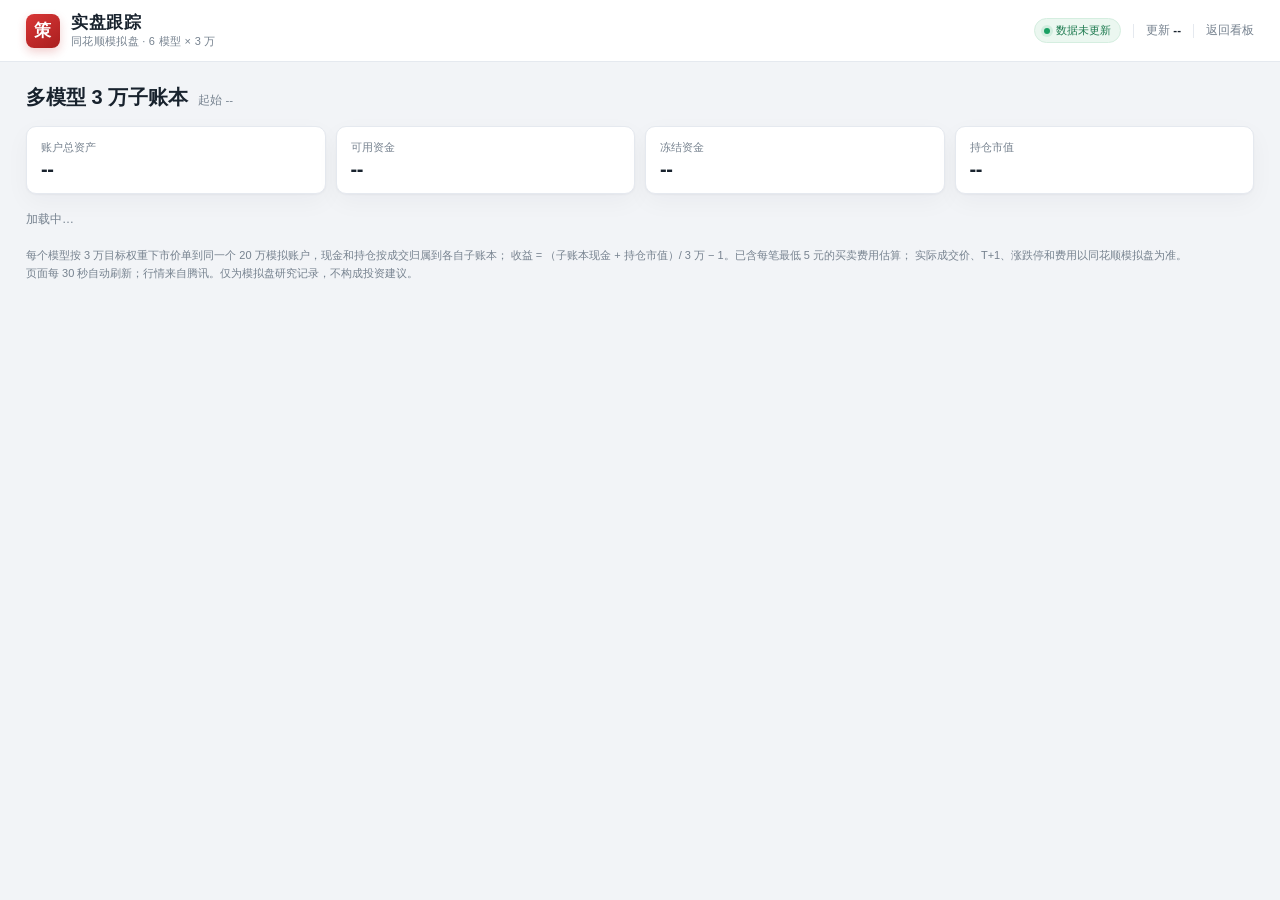
==== web/live.html @ c15a8d3e "Add live 3万 sub-ledger tracking and Tencent live page - live.py: attribute 同花顺 deals to per-model 3万" ====
<!DOCTYPE html>
<html lang="zh-CN">
<head>
<meta charset="utf-8">
<meta name="viewport" content="width=device-width, initial-scale=1">
<meta name="robots" content="noindex, nofollow">
<title>实盘跟踪 · 多模型 3 万</title>
<link rel="icon" href="data:image/svg+xml,%3Csvg xmlns='http://www.w3.org/2000/svg' viewBox='0 0 32 32'%3E%3Crect width='32' height='32' rx='7' fill='%23c62828'/%3E%3Ctext x='16' y='22' font-size='18' text-anchor='middle' fill='white' font-family='PingFang SC,sans-serif'%3E%E7%AD%96%3C/text%3E%3C/svg%3E">
<link rel="stylesheet" href="./assets/styles.css">
<style>
  .live-wrap { max-width: 1280px; margin: 0 auto; padding: 20px 26px 48px; }
  .live-title { display: flex; align-items: baseline; gap: 10px; flex-wrap: wrap; margin-bottom: 14px; }
  .live-title h2 { font-size: 20px; }
  .live-title .sub { color: var(--muted); font-size: 11.5px; }
  .acct-strip { display: grid; grid-template-columns: repeat(4, 1fr); gap: 10px; margin-bottom: 16px; }
  .acct-strip .card { padding: 12px 14px; }
  .acct-strip .kpi-label { font-size: 11px; color: var(--muted); }
  .acct-strip .kpi-value { font-size: 20px; font-weight: 700; margin-top: 2px; font-variant-numeric: tabular-nums; }
  .model-grid { display: grid; grid-template-columns: repeat(3, 1fr); gap: 14px; }
  .model-card { background: var(--card); border: 1px solid var(--line); border-radius: var(--radius); box-shadow: var(--shadow); padding: 14px 16px; display: flex; flex-direction: column; gap: 10px; }
  .model-head { display: flex; align-items: center; justify-content: space-between; gap: 8px; }
  .model-name { font-weight: 700; font-size: 14px; }
  .model-family { font-size: 10px; color: var(--muted); border: 1px solid var(--line); border-radius: 99px; padding: 1px 7px; }
  .model-main { display: flex; align-items: flex-end; justify-content: space-between; }
  .model-equity { font-size: 22px; font-weight: 700; font-variant-numeric: tabular-nums; }
  .model-ret { font-size: 18px; font-weight: 700; font-variant-numeric: tabular-nums; }
  .model-sub { color: var(--muted); font-size: 11px; display: flex; gap: 12px; flex-wrap: wrap; }
  .model-positions { border-top: 1px dashed var(--line); padding-top: 8px; }
  .pos-row { display: flex; justify-content: space-between; gap: 8px; font-size: 11.5px; color: var(--muted); padding: 2px 0; }
  .pos-row b { color: var(--ink); font-weight: 600; font-variant-numeric: tabular-nums; }
  .live-foot { margin-top: 18px; color: var(--muted); font-size: 11px; line-height: 1.7; }
  .empty-tip { color: var(--muted); font-size: 12px; }
  @media (max-width: 980px) { .model-grid { grid-template-columns: repeat(2, 1fr); } }
  @media (max-width: 640px) {
    .live-wrap { padding: 14px; }
    .acct-strip { grid-template-columns: repeat(2, 1fr); }
    .model-grid { grid-template-columns: 1fr; }
  }
</style>
</head>
<body>
<header class="topbar">
  <div class="brand">
    <span class="brand-mark">策</span>
    <div class="brand-text">
      <h1>实盘跟踪</h1>
      <p>同花顺模拟盘 · 6 模型 × 3 万</p>
    </div>
  </div>
  <div class="top-meta">
    <span class="status-chip"><i></i><span id="status-label">运行中</span></span>
    <span class="top-sep"></span>
    <span>更新 <b id="updated-at">--</b></span>
    <span class="top-sep"></span>
    <a href="./" style="color:var(--muted);text-decoration:none">返回看板</a>
  </div>
</header>

<main class="live-wrap">
  <div class="live-title">
    <h2>多模型 3 万子账本</h2>
    <span class="sub" id="started-at">起始 --</span>
  </div>

  <section class="acct-strip">
    <div class="card"><div class="kpi-label">账户总资产</div><div class="kpi-value" id="acct-total">--</div></div>
    <div class="card"><div class="kpi-label">可用资金</div><div class="kpi-value" id="acct-cash">--</div></div>
    <div class="card"><div class="kpi-label">冻结资金</div><div class="kpi-value" id="acct-frozen">--</div></div>
    <div class="card"><div class="kpi-label">持仓市值</div><div class="kpi-value" id="acct-mv">--</div></div>
  </section>

  <section class="model-grid" id="models">
    <div class="empty-tip">加载中…</div>
  </section>

  <p class="live-foot">
    每个模型按 3 万目标权重下市价单到同一个 20 万模拟账户，现金和持仓按成交归属到各自子账本；
    收益 = （子账本现金 + 持仓市值）/ 3 万 − 1。已含每笔最低 5 元的买卖费用估算；
    实际成交价、T+1、涨跌停和费用以同花顺模拟盘为准。<br>
    页面每 30 秒自动刷新；行情来自腾讯。仅为模拟盘研究记录，不构成投资建议。
  </p>
</main>

<script>
const fmt = (n) => Number(n).toLocaleString('zh-CN', { minimumFractionDigits: 2, maximumFractionDigits: 2 });
const fmtPct = (n) => (n >= 0 ? '+' : '') + Number(n).toFixed(2) + '%';
const cls = (n) => n > 0 ? 'up' : n < 0 ? 'down' : 'flat';

function render(data) {
  document.getElementById('updated-at').textContent = data.updated_at || '--';
  document.getElementById('started-at').textContent = '起始 ' + (data.started_at || '--') + ' · 每模型 ' + fmt(data.capital / 10000) + ' 万';
  const acct = data.account || {};
  document.getElementById('acct-total').textContent = fmt(acct.total || 0);
  document.getElementById('acct-cash').textContent = fmt(acct.cash || 0);
  document.getElementById('acct-frozen').textContent = fmt(acct.frozen || 0);
  document.getElementById('acct-mv').textContent = fmt(acct.market_value || 0);
  const root = document.getElementById('models');
  root.innerHTML = '';
  (data.models || []).forEach((m) => {
    const card = document.createElement('article');
    card.className = 'model-card';
    const positions = (m.positions || []).slice(0, 6).map((p) =>
      `<div class="pos-row"><span>${p.symbol} ${p.name}</span><span>${p.shares} 股 · <b>${fmt(p.value)}</b></span></div>`
    ).join('');
    const more = (m.positions || []).length > 6 ? `<div class="pos-row"><span>…</span><span>共 ${m.positions.length} 只</span></div>` : '';
    card.innerHTML = `
      <div class="model-head">
        <span class="model-name">${m.name}</span>
        <span class="model-family">${m.family || ''}</span>
      </div>
      <div class="model-main">
        <div>
          <div class="model-equity">${fmt(m.equity)}</div>
          <div class="model-sub"><span>现金 ${fmt(m.cash)}</span><span>市值 ${fmt(m.market_value)}</span></div>
        </div>
        <div class="model-ret ${cls(m.ret_pct)}">${fmtPct(m.ret_pct)}</div>
      </div>
      <div class="model-positions">
        ${positions || '<div class="pos-row"><span>暂无持仓（现金）</span><span></span></div>'}
        ${more}
      </div>`;
    root.appendChild(card);
  });
  if (!(data.models || []).length) root.innerHTML = '<div class="empty-tip">暂无数据</div>';
}

async function refresh() {
  try {
    const res = await fetch('./live.json?t=' + Date.now(), { cache: 'no-store' });
    if (!res.ok) throw new Error('HTTP ' + res.status);
    render(await res.json());
    document.getElementById('status-label').textContent = '运行中';
  } catch (err) {
    document.getElementById('status-label').textContent = '数据未更新';
  }
}
refresh();
setInterval(refresh, 30000);
</script>
</body>
</html>
---- web/assets/styles.css ----
:root {
  --bg: #f2f4f7;
  --card: #ffffff;
  --ink: #18222d;
  --muted: #76828f;
  --line: #e5e9ef;
  --line-soft: #eef1f5;
  --up: #d92b2b;
  --down: #0a9b5a;
  --accent: #c62828;
  --navy: #16283f;
  --gold: #b8860b;
  --shadow: 0 1px 2px rgba(20, 35, 55, .04), 0 8px 24px rgba(20, 35, 55, .04);
  --radius: 10px;
}
* { box-sizing: border-box; }
html { background: var(--bg); }
body {
  margin: 0;
  color: var(--ink);
  background: var(--bg);
  font-family: -apple-system, BlinkMacSystemFont, "PingFang SC", "Hiragino Sans GB", "Microsoft YaHei", "Segoe UI", sans-serif;
  font-size: 13px;
  line-height: 1.5;
  -webkit-font-smoothing: antialiased;
}
h1, h2, p { margin: 0; }
button { font: inherit; color: inherit; }
.num { text-align: right; font-variant-numeric: tabular-nums; }
.up { color: var(--up); }
.down { color: var(--down); }
.flat { color: var(--muted); }
.pos { color: var(--up); }
.neg { color: var(--down); }

/* top bar */
.topbar {
  height: 62px;
  padding: 0 26px;
  background: #fff;
  border-bottom: 1px solid var(--line);
  display: flex;
  align-items: center;
  justify-content: space-between;
  position: sticky;
  top: 0;
  z-index: 30;
}
.brand { display: flex; align-items: center; gap: 11px; }
.brand-mark {
  width: 34px; height: 34px; border-radius: 8px;
  background: linear-gradient(145deg, #d93636, #a91f1f);
  color: #fff; font-weight: 700; font-size: 17px;
  display: flex; align-items: center; justify-content: center;
  letter-spacing: 1px;
  box-shadow: 0 4px 10px rgba(198, 40, 40, .22);
}
.brand-text h1 { font-size: 17px; font-weight: 700; letter-spacing: .5px; line-height: 1.25; }
.brand-text p { font-size: 11px; color: var(--muted); letter-spacing: .3px; }
.top-meta { display: flex; align-items: center; gap: 12px; color: var(--muted); font-size: 11.5px; }
.top-meta b { color: var(--ink); font-weight: 600; font-variant-numeric: tabular-nums; }
.top-sep { width: 1px; height: 14px; background: var(--line); }
.status-chip { display: inline-flex; align-items: center; gap: 6px; color: #1d7a4f; background: #ebf7f0; border: 1px solid #d5eee0; padding: 3px 9px; border-radius: 99px; font-size: 11px; }
.status-chip i { width: 6px; height: 6px; border-radius: 50%; background: #19a063; box-shadow: 0 0 0 3px rgba(25,160,99,.12); }
.live-link { color: var(--accent); font-weight: 600; text-decoration: none; }
.live-link:hover { text-decoration: underline; }

/* family switch */
.familybar {
  display: flex; align-items: center; gap: 14px;
  padding: 8px 26px;
  background: #fff; border-bottom: 1px solid var(--line);
  position: sticky; top: 62px; z-index: 29;
}
.family-tabs { display: inline-flex; background: #f4f6f9; border: 1px solid var(--line); border-radius: 7px; padding: 2px; flex: 0 0 auto; }
.family-tab { border: 0; background: transparent; padding: 5px 12px; border-radius: 5px; font-size: 12px; color: var(--muted); cursor: pointer; white-space: nowrap; }
.family-tab.active { background: #fff; color: var(--ink); font-weight: 700; box-shadow: 0 1px 2px rgba(20,35,55,.12); }
.family-tab:hover:not(.active) { color: var(--ink); }
.family-note { font-size: 10.5px; color: var(--muted); margin-left: auto; text-align: right; line-height: 1.5; }
.family-note b { color: #5b6774; font-weight: 600; }

/* ticker */
.ticker {
  display: flex; gap: 0; overflow-x: auto;
  background: #fff;
  border-bottom: 1px solid var(--line);
  padding: 0 26px;
  scrollbar-width: none;
}
.ticker::-webkit-scrollbar { display: none; }
.tick {
  min-width: 220px; flex: 1 0 auto;
  padding: 9px 18px 9px 0;
  display: flex; align-items: center; gap: 12px;
  border-right: 1px solid var(--line-soft);
}
.tick + .tick { padding-left: 18px; }
.tick:last-child { border-right: 0; }
.tick-name { font-size: 12px; color: var(--muted); min-width: 58px; }
.tick-val { font-size: 15px; font-weight: 700; font-variant-numeric: tabular-nums; }
.tick-chg { font-size: 11.5px; font-weight: 600; font-variant-numeric: tabular-nums; }
.tick-spark { margin-left: auto; width: 64px; height: 24px; }

main { max-width: 1440px; margin: 0 auto; padding: 18px 26px 34px; }

/* KPI */
.family-compare { margin-bottom: 14px; padding: 15px 18px; }
.compare-table { width: 100%; border-collapse: collapse; font-size: 12.5px; margin-top: 8px; }
.compare-table th { text-align: left; color: var(--muted); font-weight: 500; font-size: 11px; padding: 6px 8px; border-bottom: 1px solid var(--line); }
.compare-table td { padding: 8px; border-bottom: 1px solid var(--line-soft); }
.compare-table tr:last-child td { border-bottom: 0; }
.compare-table th.num, .compare-table td.num { text-align: right; }

@media (max-width: 720px) {
  .family-compare { padding: 12px; overflow-x: auto; }
  .compare-table { min-width: 520px; }
}

.kpis { display: grid; grid-template-columns: repeat(5, minmax(0, 1fr)); gap: 12px; margin-bottom: 14px; }
.kpi {
  background: var(--card); border: 1px solid var(--line); border-radius: var(--radius);
  padding: 14px 16px; box-shadow: var(--shadow);
  min-width: 0;
}
.kpi-label { color: var(--muted); font-size: 11.5px; display: flex; align-items: center; justify-content: space-between; gap: 8px; }
.kpi-label .tag { font-size: 10px; padding: 1px 6px; border-radius: 4px; background: #f3f5f8; color: #7f8b98; }
.kpi-value { font-size: 24px; font-weight: 700; letter-spacing: -.3px; margin-top: 7px; font-variant-numeric: tabular-nums; line-height: 1.15; }
.kpi-value small { font-size: 12px; font-weight: 500; margin-left: 4px; color: var(--muted); }
.kpi-sub { margin-top: 5px; font-size: 11.5px; color: var(--muted); display: flex; align-items: center; gap: 6px; }
.kpi-sub b { font-weight: 600; }

/* cards */
.card {
  background: var(--card); border: 1px solid var(--line); border-radius: var(--radius);
  box-shadow: var(--shadow); padding: 16px 18px;
  min-width: 0;
}
.card-head { display: flex; align-items: flex-start; justify-content: space-between; gap: 12px; margin-bottom: 8px; flex-wrap: wrap; }
.card-head h2 { font-size: 15px; font-weight: 700; letter-spacing: .2px; }
.card-head p { font-size: 11.5px; color: var(--muted); margin-top: 2px; }
.pill { font-size: 10.5px; color: #1f6feb; background: #eef4ff; border: 1px solid #dbe7ff; border-radius: 5px; padding: 2px 7px; white-space: nowrap; }
.pill.neutral { color: #6c7885; background: #f5f7f9; border-color: #e5e9ef; }

.grid-main { display: grid; grid-template-columns: minmax(0, 1fr) 360px; gap: 14px; margin-bottom: 14px; }
.grid-2 { display: grid; grid-template-columns: minmax(0, 1fr) minmax(0, 1fr); gap: 14px; margin-bottom: 14px; }

/* chart */
.chart-card { min-height: 440px; }
.controls { display: flex; gap: 8px; align-items: center; flex-wrap: wrap; justify-content: flex-end; }
.seg { display: inline-flex; background: #f4f6f9; border: 1px solid var(--line); border-radius: 6px; padding: 2px; }
.seg button {
  border: 0; background: transparent; padding: 4px 9px; border-radius: 4px;
  font-size: 11.5px; color: var(--muted); cursor: pointer; white-space: nowrap;
}
.seg button.active { background: #fff; color: var(--ink); box-shadow: 0 1px 2px rgba(20,35,55,.12); font-weight: 600; }
.seg button:hover:not(.active) { color: var(--ink); }
.legend { display: flex; flex-wrap: wrap; gap: 6px 14px; padding: 2px 0 6px; }
.legend-item { display: inline-flex; align-items: center; gap: 6px; font-size: 11.5px; color: #4f5b68; cursor: pointer; user-select: none; }
.legend-item i { width: 9px; height: 3px; border-radius: 2px; display: inline-block; }
.legend-item.off { opacity: .32; }
.legend-item.benchmark i { background: #aab4bf; height: 2px; }
.chart { width: 100%; height: 350px; }
.chart.compact { height: 300px; }
.chart.donut { height: 210px; }

/* ranking */
.ranking-card { display: flex; flex-direction: column; }
.ranking { overflow-y: auto; max-height: 386px; margin: 2px -8px 0 0; padding-right: 4px; scrollbar-width: thin; }
.rank-row {
  display: grid; grid-template-columns: 20px minmax(0,1fr) 74px 62px;
  gap: 8px; align-items: center; padding: 8px 8px;
  border-bottom: 1px solid var(--line-soft); cursor: pointer; border-radius: 6px;
}
.rank-row:hover { background: #f8fafc; }
.rank-row.active { background: #fdf3f3; }
.rank-no { font-size: 11px; color: #a4aeba; font-weight: 700; text-align: center; }
.rank-row:nth-child(-n+3) .rank-no { color: var(--accent); }
.rank-name { min-width: 0; }
.rank-name b { display: block; font-size: 12px; font-weight: 600; white-space: nowrap; overflow: hidden; text-overflow: ellipsis; }
.rank-name span { font-size: 10.5px; color: var(--muted); }
.rank-ret { text-align: right; font-weight: 700; font-size: 13px; font-variant-numeric: tabular-nums; }
.rank-today { text-align: right; font-size: 10.5px; font-variant-numeric: tabular-nums; }

/* model table */
.model-table { display: flex; flex-direction: column; }
.model-row {
  display: grid; grid-template-columns: minmax(150px, 1.4fr) 86px 92px 84px 72px 70px;
  gap: 8px; align-items: center; padding: 10px 6px;
  border-bottom: 1px solid var(--line-soft); font-size: 12px;
}
.model-row.head { padding-top: 4px; padding-bottom: 6px; color: var(--muted); font-size: 10.5px; border-bottom: 1px solid var(--line); }
.model-name { display: flex; align-items: center; gap: 8px; min-width: 0; }
.model-name b { font-weight: 600; white-space: nowrap; overflow: hidden; text-overflow: ellipsis; }
.model-name small { display: block; color: var(--muted); font-size: 10px; font-weight: 400; }
.model-dot { width: 8px; height: 8px; border-radius: 50%; flex: 0 0 auto; box-shadow: 0 0 0 3px rgba(0,0,0,.04); }
.model-row .num { font-variant-numeric: tabular-nums; white-space: nowrap; }
.mini-bar { height: 5px; background: #eef1f5; border-radius: 3px; overflow: hidden; }
.mini-bar i { display: block; height: 100%; background: var(--accent); border-radius: 3px; }

/* decisions */
.decisions { display: flex; flex-direction: column; gap: 8px; max-height: 360px; overflow-y: auto; padding-right: 4px; }
.decision-card { border: 1px solid var(--line-soft); border-radius: 8px; padding: 9px 11px; background: #fcfdff; }
.decision-top { display: flex; align-items: center; gap: 7px; margin-bottom: 5px; }
.decision-top b { font-size: 11.5px; font-weight: 600; }
.decision-top .conf { margin-left: auto; font-size: 10px; color: var(--muted); }
.decision-view { font-size: 11.5px; color: #4b5866; line-height: 1.55; display: -webkit-box; -webkit-line-clamp: 2; -webkit-box-orient: vertical; overflow: hidden; }
.chips { display: flex; flex-wrap: wrap; gap: 4px; margin-top: 6px; }
.chip { font-size: 10px; background: #fff; border: 1px solid var(--line); color: #5b6774; border-radius: 4px; padding: 1px 5px; font-variant-numeric: tabular-nums; }
.chip.up { color: var(--up); border-color: #f2dada; background: #fdf7f7; }
.chip.down { color: var(--down); border-color: #d9eee3; background: #f7fcf9; }
.chip.more { color: var(--muted); }

/* detail */
.detail-card { margin-bottom: 14px; }
.detail-head { display: flex; align-items: flex-start; justify-content: space-between; gap: 18px; padding-bottom: 14px; border-bottom: 1px solid var(--line); flex-wrap: wrap; }
.detail-title { display: flex; align-items: center; gap: 10px; }
.detail-title .model-dot { width: 12px; height: 12px; }
.detail-title h2 { font-size: 18px; font-weight: 700; }
.detail-title p { font-size: 11.5px; color: var(--muted); margin-top: 2px; }
.detail-kpis { display: flex; gap: 22px; flex-wrap: wrap; }
.dk { min-width: 76px; }
.dk .k { font-size: 10.5px; color: var(--muted); }
.dk .v { font-size: 16px; font-weight: 700; font-variant-numeric: tabular-nums; margin-top: 2px; }
.detail-grid { display: grid; grid-template-columns: minmax(0,1fr) 300px; gap: 20px; padding-top: 14px; }
.detail-left, .detail-right { min-width: 0; }
.subhead { font-size: 12px; font-weight: 600; color: #3b4754; margin: 4px 0 8px; display: flex; align-items: center; gap: 8px; }
.subhead-note { font-size: 10.5px; color: var(--muted); font-weight: 400; }
.table-wrap { overflow-x: auto; margin-bottom: 16px; width: 100%; max-width: 100%; }
.data-table { width: 100%; border-collapse: collapse; font-size: 11.5px; }
.data-table th { text-align: left; color: var(--muted); font-weight: 500; font-size: 10.5px; padding: 6px 8px; border-bottom: 1px solid var(--line); white-space: nowrap; background: #fbfcfd; }
.data-table td { padding: 7px 8px; border-bottom: 1px solid var(--line-soft); white-space: nowrap; }
.data-table td.name { font-weight: 600; }
.data-table td .sym { color: var(--muted); font-size: 10px; margin-left: 4px; font-weight: 400; }
.data-table td.reason { white-space: normal; min-width: 150px; max-width: 280px; color: #5c6875; line-height: 1.45; font-size: 10.5px; }
.data-table tr:hover td { background: #fafbfd; }
.side-buy { color: var(--up); font-weight: 600; }
.side-sell { color: var(--down); font-weight: 600; }
.empty { color: var(--muted); font-size: 11.5px; padding: 18px 6px; text-align: center; }
.detail-right { border-left: 1px solid var(--line-soft); padding-left: 18px; }
.decision-box { font-size: 11.5px; color: #4b5866; line-height: 1.6; }
.decision-box .view { margin-bottom: 8px; }
.decision-box .meta { color: var(--muted); font-size: 10.5px; margin-bottom: 8px; }
.decision-box .target { display: flex; gap: 6px; align-items: baseline; padding: 3px 0; border-bottom: 1px dashed var(--line-soft); }
.decision-box .target b { font-weight: 600; min-width: 66px; }
.decision-box .target span { margin-left: auto; font-variant-numeric: tabular-nums; color: var(--ink); }
.decision-box .target em { font-style: normal; color: var(--muted); font-size: 10px; flex: 1 1 auto; min-width: 0; overflow: hidden; text-overflow: ellipsis; white-space: nowrap; margin-left: 6px; }

/* universe */
.universe { display: grid; grid-template-columns: repeat(3, minmax(0,1fr)); gap: 6px; max-height: 306px; overflow-y: auto; padding-right: 3px; }
.uni {
  display: flex; align-items: center; gap: 8px; padding: 6px 8px;
  border: 1px solid var(--line-soft); border-radius: 6px; background: #fff;
}
.uni-name { min-width: 0; }
.uni-name b { display: block; font-size: 11px; font-weight: 600; white-space: nowrap; overflow: hidden; text-overflow: ellipsis; }
.uni-name span { font-size: 9.5px; color: var(--muted); }
.uni-spark { width: 46px; height: 18px; margin-left: auto; }
.uni-chg { width: 48px; text-align: right; font-size: 11px; font-weight: 700; font-variant-numeric: tabular-nums; }

footer { text-align: center; color: #98a3af; font-size: 10.5px; line-height: 1.7; padding: 10px 0 0; }
.footer-sub { color: #b0b9c3; margin-top: 2px; }

@media (max-width: 1180px) {
  .kpis { grid-template-columns: repeat(3, minmax(0,1fr)); }
  .grid-main { grid-template-columns: minmax(0,1fr) 320px; }
  .universe { grid-template-columns: repeat(2, minmax(0,1fr)); }
}
@media (max-width: 980px) {
  .family-note { display: none; }
  .grid-main, .grid-2 { grid-template-columns: 1fr; }
  .detail-grid { grid-template-columns: 1fr; }
  .detail-right { border-left: 0; padding-left: 0; border-top: 1px solid var(--line-soft); padding-top: 12px; }
  .top-meta { display: none; }
  .model-row { grid-template-columns: minmax(120px,1.4fr) 70px 84px 70px 60px 56px; font-size: 11px; }
}
@media (max-width: 720px) {
  main { padding: 12px 12px 26px; }
  .topbar { padding: 0 12px; height: 56px; }
  .familybar { top: 56px; padding: 7px 12px; }
  .brand-text p { display: none; }
  .ticker { padding: 0 12px; }
  .tick { min-width: 190px; }
  .kpis { grid-template-columns: repeat(2, minmax(0,1fr)); gap: 8px; }
  .kpi { padding: 11px 12px; }
  .kpi-value { font-size: 20px; }
  .card { padding: 13px 12px; }
  .controls { justify-content: flex-start; }
  .chart { height: 300px; }
  .legend { max-height: 44px; overflow: hidden; }
  .ranking { max-height: 340px; }
  .universe { grid-template-columns: repeat(2, minmax(0,1fr)); max-height: 360px; }
  .data-table { min-width: 520px; }
  .model-row { grid-template-columns: minmax(110px,1.2fr) 64px 70px 56px; }
  .model-row > div:nth-child(5), .model-row > div:nth-child(6) { display: none; }
  .detail-kpis { gap: 14px; }
  .dk .v { font-size: 14px; }
  .detail-title h2 { font-size: 16px; }
}
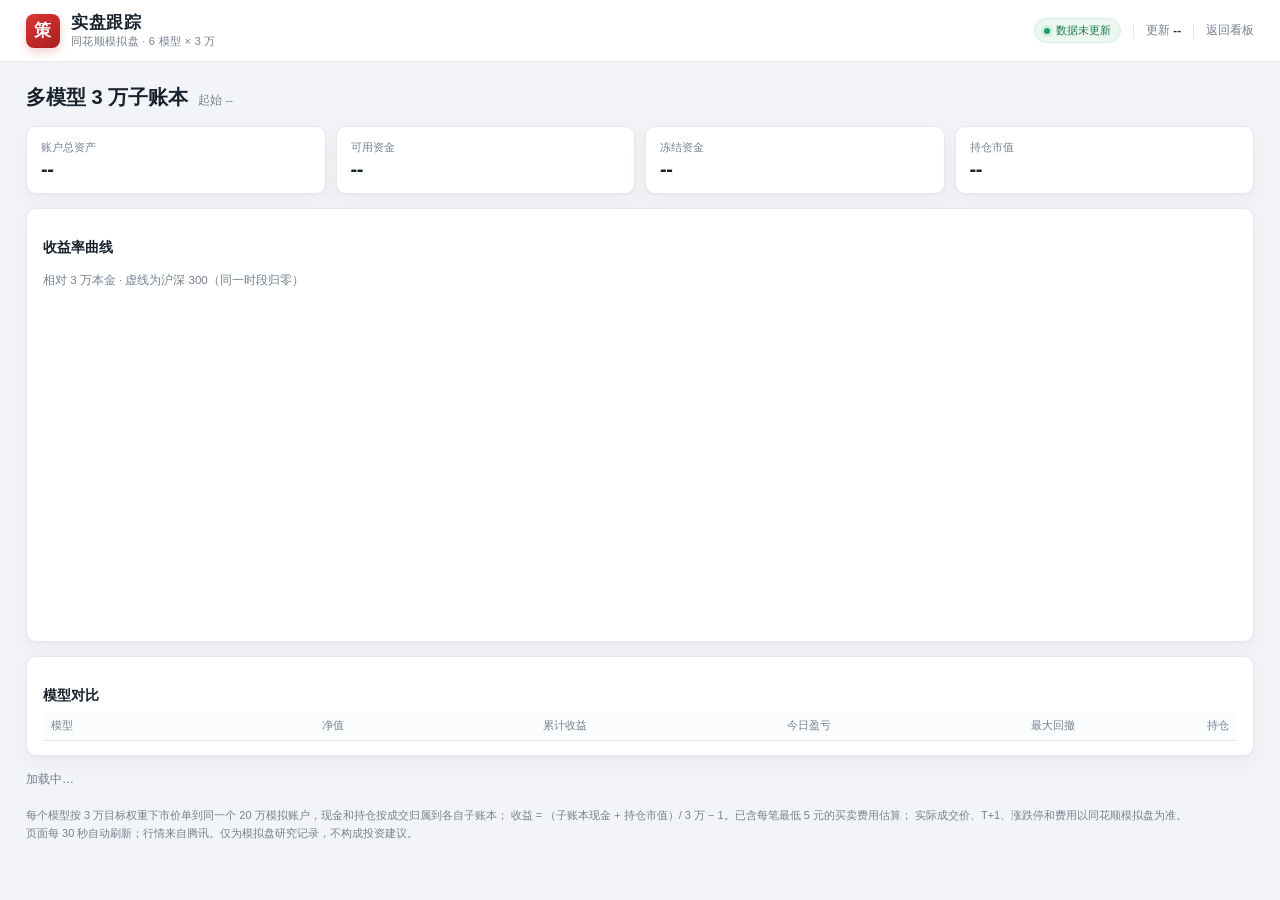
==== commit 51d5397f: "Add return/drawdown charts and model comparison to the live page - live.py: backfill the intraday eq" ====
--- a/web/live.html
+++ b/web/live.html
@@ -12,10 +12,22 @@
   .live-title { display: flex; align-items: baseline; gap: 10px; flex-wrap: wrap; margin-bottom: 14px; }
   .live-title h2 { font-size: 20px; }
   .live-title .sub { color: var(--muted); font-size: 11.5px; }
-  .acct-strip { display: grid; grid-template-columns: repeat(4, 1fr); gap: 10px; margin-bottom: 16px; }
+  .acct-strip { display: grid; grid-template-columns: repeat(4, 1fr); gap: 10px; margin-bottom: 14px; }
   .acct-strip .card { padding: 12px 14px; }
   .acct-strip .kpi-label { font-size: 11px; color: var(--muted); }
   .acct-strip .kpi-value { font-size: 20px; font-weight: 700; margin-top: 2px; font-variant-numeric: tabular-nums; }
+  .live-chart { margin-bottom: 14px; padding: 14px 16px; }
+  .live-chart .card-head { display: flex; justify-content: space-between; align-items: baseline; gap: 10px; }
+  .live-chart h3 { font-size: 14px; }
+  .chart-note { color: var(--muted); font-size: 11px; }
+  #return-chart { width: 100%; height: 330px; margin-top: 6px; }
+  .compare-card { margin-bottom: 14px; padding: 14px 16px; }
+  .compare-card h3 { font-size: 14px; margin-bottom: 6px; }
+  .compare-card .data-table { width: 100%; border-collapse: collapse; font-size: 12px; }
+  .compare-card .data-table th { text-align: right; color: var(--muted); font-weight: 500; padding: 6px 8px; border-bottom: 1px solid var(--line); }
+  .compare-card .data-table th:first-child, .compare-card .data-table td:first-child { text-align: left; }
+  .compare-card .data-table td { text-align: right; padding: 7px 8px; border-bottom: 1px solid var(--line-soft); font-variant-numeric: tabular-nums; }
+  .compare-card .data-table tr:last-child td { border-bottom: 0; }
   .model-grid { display: grid; grid-template-columns: repeat(3, 1fr); gap: 14px; }
   .model-card { background: var(--card); border: 1px solid var(--line); border-radius: var(--radius); box-shadow: var(--shadow); padding: 14px 16px; display: flex; flex-direction: column; gap: 10px; }
   .model-head { display: flex; align-items: center; justify-content: space-between; gap: 8px; }
@@ -35,6 +47,9 @@
     .live-wrap { padding: 14px; }
     .acct-strip { grid-template-columns: repeat(2, 1fr); }
     .model-grid { grid-template-columns: 1fr; }
+    #return-chart { height: 260px; }
+    .compare-card { overflow-x: auto; }
+    .compare-card .data-table { min-width: 520px; }
   }
 </style>
 </head>
@@ -69,6 +84,24 @@
     <div class="card"><div class="kpi-label">持仓市值</div><div class="kpi-value" id="acct-mv">--</div></div>
   </section>
 
+  <section class="card live-chart">
+    <div class="card-head">
+      <div>
+        <h3>收益率曲线</h3>
+        <p class="chart-note">相对 3 万本金 · 虚线为沪深 300（同一时段归零）</p>
+      </div>
+    </div>
+    <div id="return-chart"></div>
+  </section>
+
+  <section class="card compare-card">
+    <h3>模型对比</h3>
+    <table class="data-table">
+      <thead><tr><th>模型</th><th>净值</th><th>累计收益</th><th>今日盈亏</th><th>最大回撤</th><th>持仓</th></tr></thead>
+      <tbody id="compare-body"></tbody>
+    </table>
+  </section>
+
   <section class="model-grid" id="models">
     <div class="empty-tip">加载中…</div>
   </section>
@@ -81,19 +114,84 @@
   </p>
 </main>
 
+<script src="./assets/vendor/echarts.min.js"></script>
 <script>
+const COLORS = ["#2f6fed", "#d92b2b", "#0a9b5a", "#f59e0b", "#8b5cf6", "#0891b2"];
+const MODEL_COLORS = {
+  "deepseek-v4-pro": "#2f6fed",
+  "local-attn-gru": "#d92b2b",
+  "local-transformer": "#0a9b5a",
+  "mf-lgbm": "#f59e0b",
+  "mf-size": "#0891b2",
+  "mf-equal": "#8b5cf6",
+};
 const fmt = (n) => Number(n).toLocaleString('zh-CN', { minimumFractionDigits: 2, maximumFractionDigits: 2 });
 const fmtPct = (n) => (n >= 0 ? '+' : '') + Number(n).toFixed(2) + '%';
 const cls = (n) => n > 0 ? 'up' : n < 0 ? 'down' : 'flat';
-
-function render(data) {
-  document.getElementById('updated-at').textContent = data.updated_at || '--';
-  document.getElementById('started-at').textContent = '起始 ' + (data.started_at || '--') + ' · 每模型 ' + fmt(data.capital / 10000) + ' 万';
-  const acct = data.account || {};
-  document.getElementById('acct-total').textContent = fmt(acct.total || 0);
-  document.getElementById('acct-cash').textContent = fmt(acct.cash || 0);
-  document.getElementById('acct-frozen').textContent = fmt(acct.frozen || 0);
-  document.getElementById('acct-mv').textContent = fmt(acct.market_value || 0);
+let chart = null;
+
+function renderChart(data) {
+  if (!window.echarts || !data.series || data.series.length < 2) return;
+  const models = data.models || [];
+  const x = data.series.map((p) => p.t);
+  const series = models.map((m, index) => ({
+    name: m.name,
+    type: 'line',
+    smooth: true,
+    showSymbol: false,
+    width: 1.8,
+    lineStyle: { width: 1.8 },
+    itemStyle: { color: MODEL_COLORS[m.id] || COLORS[index % COLORS.length] },
+    data: data.series.map((p) => p.values[m.id]),
+  }));
+  series.push({
+    name: '沪深300',
+    type: 'line',
+    smooth: true,
+    showSymbol: false,
+    lineStyle: { width: 1.2, type: 'dashed', color: '#94a3b8' },
+    itemStyle: { color: '#94a3b8' },
+    data: data.series.map((p) => p.benchmark),
+  });
+  const option = {
+    animation: false,
+    grid: { left: 46, right: 16, top: 34, bottom: 26 },
+    tooltip: {
+      trigger: 'axis',
+      valueFormatter: (v) => Number(v).toFixed(2) + '%',
+      textStyle: { fontSize: 11 },
+    },
+    legend: { top: 0, right: 0, itemWidth: 10, itemHeight: 8, textStyle: { fontSize: 11 } },
+    xAxis: {
+      type: 'category', data: x, boundaryGap: false,
+      axisLine: { lineStyle: { color: '#e5e9ef' } },
+      axisLabel: { color: '#76828f', fontSize: 10, interval: Math.max(1, Math.floor(x.length / 8)) },
+    },
+    yAxis: {
+      type: 'value',
+      axisLabel: { color: '#76828f', fontSize: 10, formatter: '{value}%' },
+      splitLine: { lineStyle: { color: '#eef1f5' } },
+    },
+    series,
+  };
+  if (!chart) chart = echarts.init(document.getElementById('return-chart'), null, { renderer: 'canvas' });
+  chart.setOption(option, true);
+}
+
+function renderTable(data) {
+  const body = document.getElementById('compare-body');
+  body.innerHTML = (data.models || []).map((m) => `
+    <tr>
+      <td>${m.name}</td>
+      <td>${fmt(m.equity)}</td>
+      <td class="${cls(m.ret_pct)}">${fmtPct(m.ret_pct)}</td>
+      <td class="${cls(m.today_pnl)}">${m.today_pnl >= 0 ? '+' : ''}${fmt(m.today_pnl)}</td>
+      <td class="down">${Number(m.max_drawdown || 0).toFixed(2)}%</td>
+      <td>${(m.positions || []).length} 只</td>
+    </tr>`).join('');
+}
+
+function renderCards(data) {
   const root = document.getElementById('models');
   root.innerHTML = '';
   (data.models || []).forEach((m) => {
@@ -124,6 +222,19 @@
   if (!(data.models || []).length) root.innerHTML = '<div class="empty-tip">暂无数据</div>';
 }
 
+function render(data) {
+  document.getElementById('updated-at').textContent = data.updated_at || '--';
+  document.getElementById('started-at').textContent = '起始 ' + (data.started_at || '--') + ' · 每模型 ' + fmt(data.capital / 10000) + ' 万';
+  const acct = data.account || {};
+  document.getElementById('acct-total').textContent = fmt(acct.total || 0);
+  document.getElementById('acct-cash').textContent = fmt(acct.cash || 0);
+  document.getElementById('acct-frozen').textContent = fmt(acct.frozen || 0);
+  document.getElementById('acct-mv').textContent = fmt(acct.market_value || 0);
+  renderTable(data);
+  renderChart(data);
+  renderCards(data);
+}
+
 async function refresh() {
   try {
     const res = await fetch('./live.json?t=' + Date.now(), { cache: 'no-store' });
@@ -134,6 +245,7 @@
     document.getElementById('status-label').textContent = '数据未更新';
   }
 }
+window.addEventListener('resize', () => { if (chart) chart.resize(); });
 refresh();
 setInterval(refresh, 30000);
 </script>
--- a/web/assets/styles.css
+++ b/web/assets/styles.css
@@ -62,8 +62,12 @@
 .top-sep { width: 1px; height: 14px; background: var(--line); }
 .status-chip { display: inline-flex; align-items: center; gap: 6px; color: #1d7a4f; background: #ebf7f0; border: 1px solid #d5eee0; padding: 3px 9px; border-radius: 99px; font-size: 11px; }
 .status-chip i { width: 6px; height: 6px; border-radius: 50%; background: #19a063; box-shadow: 0 0 0 3px rgba(25,160,99,.12); }
-.live-link { color: var(--accent); font-weight: 600; text-decoration: none; }
-.live-link:hover { text-decoration: underline; }
+.live-link {
+  color: #fff; background: var(--accent); font-weight: 600; text-decoration: none;
+  padding: 4px 11px; border-radius: 6px; box-shadow: 0 2px 6px rgba(198, 40, 40, .22);
+  display: inline-flex; align-items: center; gap: 4px;
+}
+.live-link:hover { background: #a91f1f; text-decoration: none; }
 
 /* family switch */
 .familybar {
